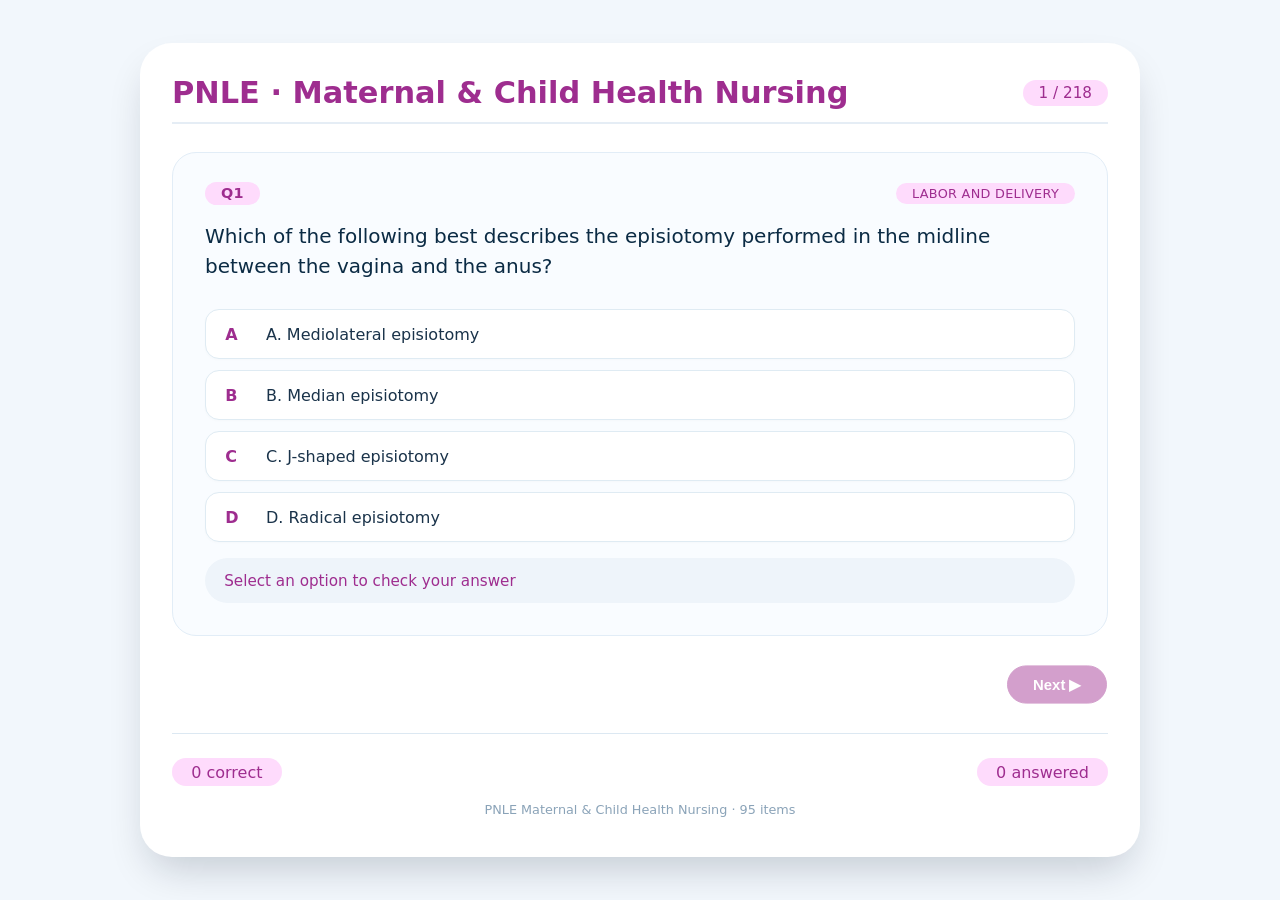
==== questions/maternal.html @ 329404a2 "maternal" ====
<!-- questions.html - Quiz Page -->
<!DOCTYPE html>
<html lang="en">
<head>
    <meta charset="UTF-8" />
    <meta name="viewport" content="width=device-width, initial-scale=1.0" />
    <title>PNLE · Maternal & Child Health Nursing Quiz</title>
    <link rel="stylesheet" href="questions.css"> 
    <link rel="stylesheet" href="../css/questions.css">
</head>
<body>
    <div class="quiz-container" id="app">
        <h1>
            <span>PNLE · Maternal & Child Health Nursing</span>
            <small><span class="progress-badge" id="progressDisplay">1 / 95</span></small>
        </h1>

        <div class="question-panel" id="questionPanel">
            <div class="q-header">
                <span class="q-number" id="qNumber">Q1</span>
                <span class="q-category" id="qCategory">Preschooler</span>
            </div>
            <div class="q-text" id="qText">Loading question...</div>
            <div class="options-grid" id="optionsContainer"></div>
            <div class="feedback-area" id="feedbackArea">
                <span>Select an option to check</span>
            </div>
        </div>

        <div class="action-bar">
            <div class="nav-buttons">
                <button class="primary" id="nextBtn">Next ▶</button>
            </div>
        </div>

        <div class="result-stats">
            <span class="stat-badge" id="scoreDisplay">0 correct</span>
            <span class="stat-badge" id="answeredDisplay">0 answered</span>
        </div>
        <div class="footer-note">PNLE Maternal & Child Health Nursing · 95 items</div>
    </div>

    <!-- Congratulations Modal -->
    <div class="modal-overlay" id="modalOverlay">
        <div class="modal-content">
            <div class="modal-icon"></div>
            <h2>Congratulations!</h2>
            <p>You have completed the quiz!</p>
            <div class="modal-score">
                <span class="modal-score-number" id="modalScore">0</span>
                <span class="modal-score-label">out of 95 correct</span>
            </div>
            <div class="modal-percentage" id="modalPercentage">0%</div>
            <div class="modal-message" id="modalMessage">Great job!</div>
            <button class="modal-btn" id="resetFromModalBtn">Retake Quiz</button>
            <a href="../index.html" class="modal-btn secondary">Back to Home</a>
        </div>
    </div>

    <script src="../json/maternalQuestions.js"></script>
    <script src="../js/maternal.js"></script>
</body>
</html>
---- css/questions.css ----
/* questions.css - Quiz Page Styles */
* {
    margin: 0;
    padding: 0;
    box-sizing: border-box;
}

body {
    background: #f2f7fc;
    font-family: 'Segoe UI', Roboto, system-ui, sans-serif;
    padding: 2rem 1rem;
    min-height: 100vh;
    display: flex;
    justify-content: center;
    align-items: center;
}

.quiz-container {
    max-width: 1000px;
    width: 100%;
    background: white;
    border-radius: 2rem;
    box-shadow: 0 20px 40px -10px rgba(0, 20, 40, 0.2);
    padding: 2rem 2rem 2.5rem;
    transition: 0.2s;
    animation: fadeIn 1s ease-in-out;
}

@keyframes fadeIn {
    0% {
        opacity: 0;
        transform: translateY(30px) scale(0.98);
    }
    100% {
        opacity: 1;
        transform: translateY(0) scale(1);
    }
}

h1 {
    font-size: 1.9rem;
    font-weight: 600;
    color: #9e2d8f;
    display: flex;
    align-items: center;
    gap: 0.5rem;
    border-bottom: 2px solid #e5edf5;
    padding-bottom: 0.75rem;
    margin-bottom: 1.8rem;
}

h1 small {
    font-size: 1rem;
    font-weight: 400;
    color: #9e2d8f;
    margin-left: auto;
}

.progress-badge {
    background: #fedbfc;
    color: #9e2d8f;
    padding: 0.25rem 1rem;
    border-radius: 40px;
    font-size: 0.95rem;
    font-weight: 500;
}

.question-panel {
    background: #f9fcff;
    border-radius: 1.5rem;
    padding: 1.8rem 2rem;
    margin-bottom: 1.8rem;
    border: 1px solid #e2edf7;
}

.q-header {
    display: flex;
    justify-content: space-between;
    align-items: center;
    margin-bottom: 1rem;
    flex-wrap: wrap;
    gap: 0.5rem;
}

.q-number {
    background: #fedbfc;
    color: #9e2d8f;
    font-weight: 600;
    padding: 0.2rem 1rem;
    border-radius: 40px;
    font-size: 0.9rem;
    letter-spacing: 0.3px;
}

.q-category {
    background: #fedbfc;
    color: #9e2d8f;
    padding: 0.2rem 1rem;
    border-radius: 30px;
    font-size: 0.8rem;
    font-weight: 500;
    text-transform: uppercase;
    letter-spacing: 0.3px;
}

.q-text {
    font-size: 1.25rem;
    font-weight: 500;
    line-height: 1.5;
    color: #0b2b44;
    margin: 0.5rem 0 0.2rem;
}

.options-grid {
    display: flex;
    flex-direction: column;
    gap: 0.7rem;
    margin: 1.8rem 0 1rem;
}

.option-item {
    background: white;
    border: 1.5px solid #dfebf3;
    border-radius: 14px;
    padding: 0.9rem 1.2rem;
    display: flex;
    align-items: center;
    gap: 0.8rem;
    cursor: pointer;
    transition: background 0.15s, border 0.15s, box-shadow 0.15s;
    box-shadow: 0 1px 3px rgba(0, 0, 0, 0.02);
}

.option-item:hover:not(.disabled-opt) {
    background: #fedbfc;
    border-color: #d98bcf;
}

.option-item.selected {
    background: #fedbfc;
    border-color: #9e2d8f;
    box-shadow: 0 0 0 2px rgba(176, 50, 165, 0.2);
}

.option-item.correct-reveal {
    background: #d4edda;
    border-color: #1f8b4c;
}

.option-item.wrong-reveal {
    background: #f8dddd;
    border-color: #b33c3c;
}

.option-item.disabled-opt {
    cursor: default;
    opacity: 0.9;
}

.option-label {
    font-weight: 600;
    color: #9e2d8f;
    min-width: 28px;
    font-size: 1rem;
}

.option-text {
    font-size: 1rem;
    color: #1a334a;
}

.action-bar {
    display: flex;
    flex-wrap: wrap;
    justify-content: flex-end;
    align-items: center;
    gap: 1rem;
    margin-top: 0.5rem;
}

.nav-buttons {
    display: flex;
    gap: 0.8rem;
}

button {
    background: white;
    border: 1.5px solid #c7dae9;
    border-radius: 60px;
    padding: 0.6rem 1.6rem;
    font-weight: 600;
    font-size: 0.95rem;
    color: #9e2d8f;
    cursor: pointer;
    transition: 0.15s;
    display: inline-flex;
    align-items: center;
    gap: 0.4rem;
    background: #fafdff;
}

button.primary {
    background: #9e2d8f;
    border-color: #9e2d8f;
    color: white;
}

button.primary:hover:not(:disabled) {
    background: #9e2d8f;
    border-color: #9e2d8f;
    box-shadow: 0 4px 8px rgba(135, 31, 104, 0.2);
}

button.secondary {
    background: #e9f0f7;
    border-color: #c5d7e7;
}

button.secondary:hover:not(:disabled) {
    background: #d6e4f0;
}

button:disabled {
    opacity: 0.45;
    cursor: not-allowed;
    transform: scale(0.98);
}

.feedback-area {
    margin: 1rem 0 0.2rem;
    padding: 0.6rem 1.2rem;
    border-radius: 40px;
    background: #eef4fa;
    font-size: 0.95rem;
    color: #9e2d8f;
    min-height: 2.8rem;
    display: flex;
    align-items: center;
}

.feedback-area strong {
    margin-right: 0.5rem;
}

.result-stats {
    margin-top: 1.8rem;
    border-top: 1px solid #dce8f2;
    padding-top: 1.5rem;
    display: flex;
    flex-wrap: wrap;
    justify-content: space-between;
    align-items: center;
}

.stat-badge {
    background: #fedbfc;
    border-radius: 40px;
    padding: 0.3rem 1.2rem;
    font-weight: 500;
    color: #9e2d8f;
}

.footer-note {
    font-size: 0.8rem;
    color: #5a7d9b;
    margin-top: 1rem;
    text-align: center;
    opacity: 0.7;
}

/* Modal Styles */
.modal-overlay {
    display: none;
    position: fixed;
    top: 0;
    left: 0;
    width: 100%;
    height: 100%;
    background: rgba(0, 0, 0, 0.6);
    backdrop-filter: blur(8px);
    justify-content: center;
    align-items: center;
    z-index: 1000;
    animation: fadeInModal 0.5s ease;
}

.modal-overlay.active {
    display: flex;
}

@keyframes fadeInModal {
    0% {
        opacity: 0;
        transform: scale(0.9);
    }
    100% {
        opacity: 1;
        transform: scale(1);
    }
}

.modal-content {
    background: white;
    border-radius: 2.5rem;
    padding: 3rem 3.5rem;
    max-width: 500px;
    width: 90%;
    text-align: center;
    box-shadow: 0 40px 80px rgba(0, 0, 0, 0.3);
    animation: bounceIn 0.6s ease;
}

@keyframes bounceIn {
    0% {
        opacity: 0;
        transform: scale(0.7) rotate(-5deg);
    }
    60% {
        opacity: 1;
        transform: scale(1.05) rotate(1deg);
    }
    100% {
        transform: scale(1) rotate(0deg);
    }
}

.modal-icon {
    font-size: 4rem;
    margin-bottom: 0.5rem;
}

.modal-content h2 {
    font-size: 2rem;
    color: #9e2d8f;
    margin-bottom: 0.3rem;
}

.modal-content p {
    color: #9e2d8f;
    font-size: 1rem;
    margin-bottom: 1.5rem;
}

.modal-score {
    background: #f0f7fe;
    border-radius: 1.5rem;
    padding: 1.5rem;
    margin-bottom: 1rem;
}

.modal-score-number {
    font-size: 3.5rem;
    font-weight: 700;
    color: #1f5b87;
    display: block;
}

.modal-score-label {
    font-size: 1rem;
    color: #3a6a8e;
}

.modal-percentage {
    font-size: 1.8rem;
    font-weight: 600;
    color: #0b2b44;
    margin-bottom: 0.5rem;
}

.modal-message {
    font-size: 1.1rem;
    color: #1a4c7a;
    margin-bottom: 1.8rem;
    font-weight: 500;
}

.modal-btn {
    display: inline-block;
    background: linear-gradient(135deg, #9e2d8f, #b84aa8);
    color: white;
    font-size: 1.05rem;
    font-weight: 600;
    padding: 0.8rem 2.5rem;
    border-radius: 60px;
    text-decoration: none;
    border: none;
    cursor: pointer;
    transition: all 0.3s ease;
    box-shadow: 0 8px 25px rgba(135, 31, 104, 0.3);
    margin: 0.3rem;
}

.modal-btn:hover {
    transform: translateY(-2px);
    box-shadow: 0 12px 35px rgba(135, 31, 104, 0.3);
    background: linear-gradient(135deg, #9e2d8f, #b84aa8);
}

.modal-btn.secondary {
    background: #fedbfc;
    color: #9e2d8f;
    box-shadow: none;
}

.modal-btn.secondary:hover {
    background: #fedbfc;
    transform: translateY(-2px);
}

@media (max-width: 600px) {
    .quiz-container {
        padding: 1.2rem;
    }
    .question-panel {
        padding: 1.2rem;
    }
    .q-text {
        font-size: 1.1rem;
    }
    .action-bar {
        flex-direction: column;
        align-items: stretch;
    }
    .nav-buttons {
        justify-content: center;
    }
    .modal-content {
        padding: 2rem 1.5rem;
    }
    .modal-score-number {
        font-size: 2.5rem;
    }
}
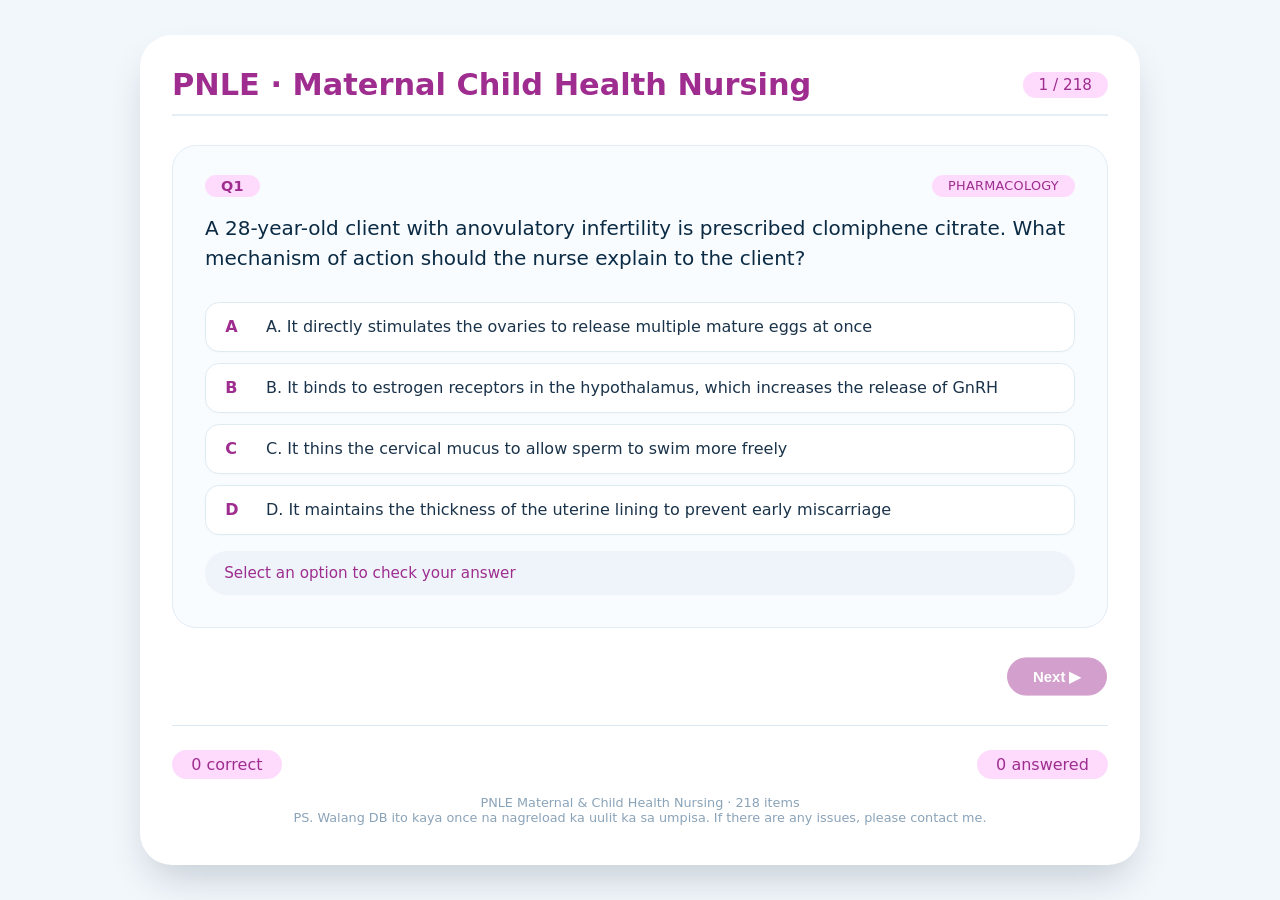
==== commit 17ff55bc: "last for tonight adjustment" ====
--- a/questions/maternal.html
+++ b/questions/maternal.html
@@ -11,8 +11,8 @@
 <body>
     <div class="quiz-container" id="app">
         <h1>
-            <span>PNLE · Maternal & Child Health Nursing</span>
-            <small><span class="progress-badge" id="progressDisplay">1 / 95</span></small>
+            <span>PNLE · Maternal <span class="extra">Child Health Nursing</span></span>
+            <small><span class="progress-badge" id="progressDisplay">1 / 218</span></small>
         </h1>
 
         <div class="question-panel" id="questionPanel">
@@ -37,7 +37,10 @@
             <span class="stat-badge" id="scoreDisplay">0 correct</span>
             <span class="stat-badge" id="answeredDisplay">0 answered</span>
         </div>
-        <div class="footer-note">PNLE Maternal & Child Health Nursing · 95 items</div>
+        <div class="footer-note">PNLE Maternal & Child Health Nursing · 218 items 
+            <br>
+            <p>PS. Walang DB ito kaya once na nagreload ka uulit ka sa umpisa. If there are any issues, please contact me.</p>
+        </div>
     </div>
 
     <!-- Congratulations Modal -->
@@ -48,7 +51,7 @@
             <p>You have completed the quiz!</p>
             <div class="modal-score">
                 <span class="modal-score-number" id="modalScore">0</span>
-                <span class="modal-score-label">out of 95 correct</span>
+                <span class="modal-score-label">out of 218 correct</span>
             </div>
             <div class="modal-percentage" id="modalPercentage">0%</div>
             <div class="modal-message" id="modalMessage">Great job!</div>
--- a/css/questions.css
+++ b/css/questions.css
@@ -430,4 +430,8 @@
     .modal-score-number {
         font-size: 2.5rem;
     }
+    /* hide is smaller screen */
+.extra {
+    display: none;
+}
 }
